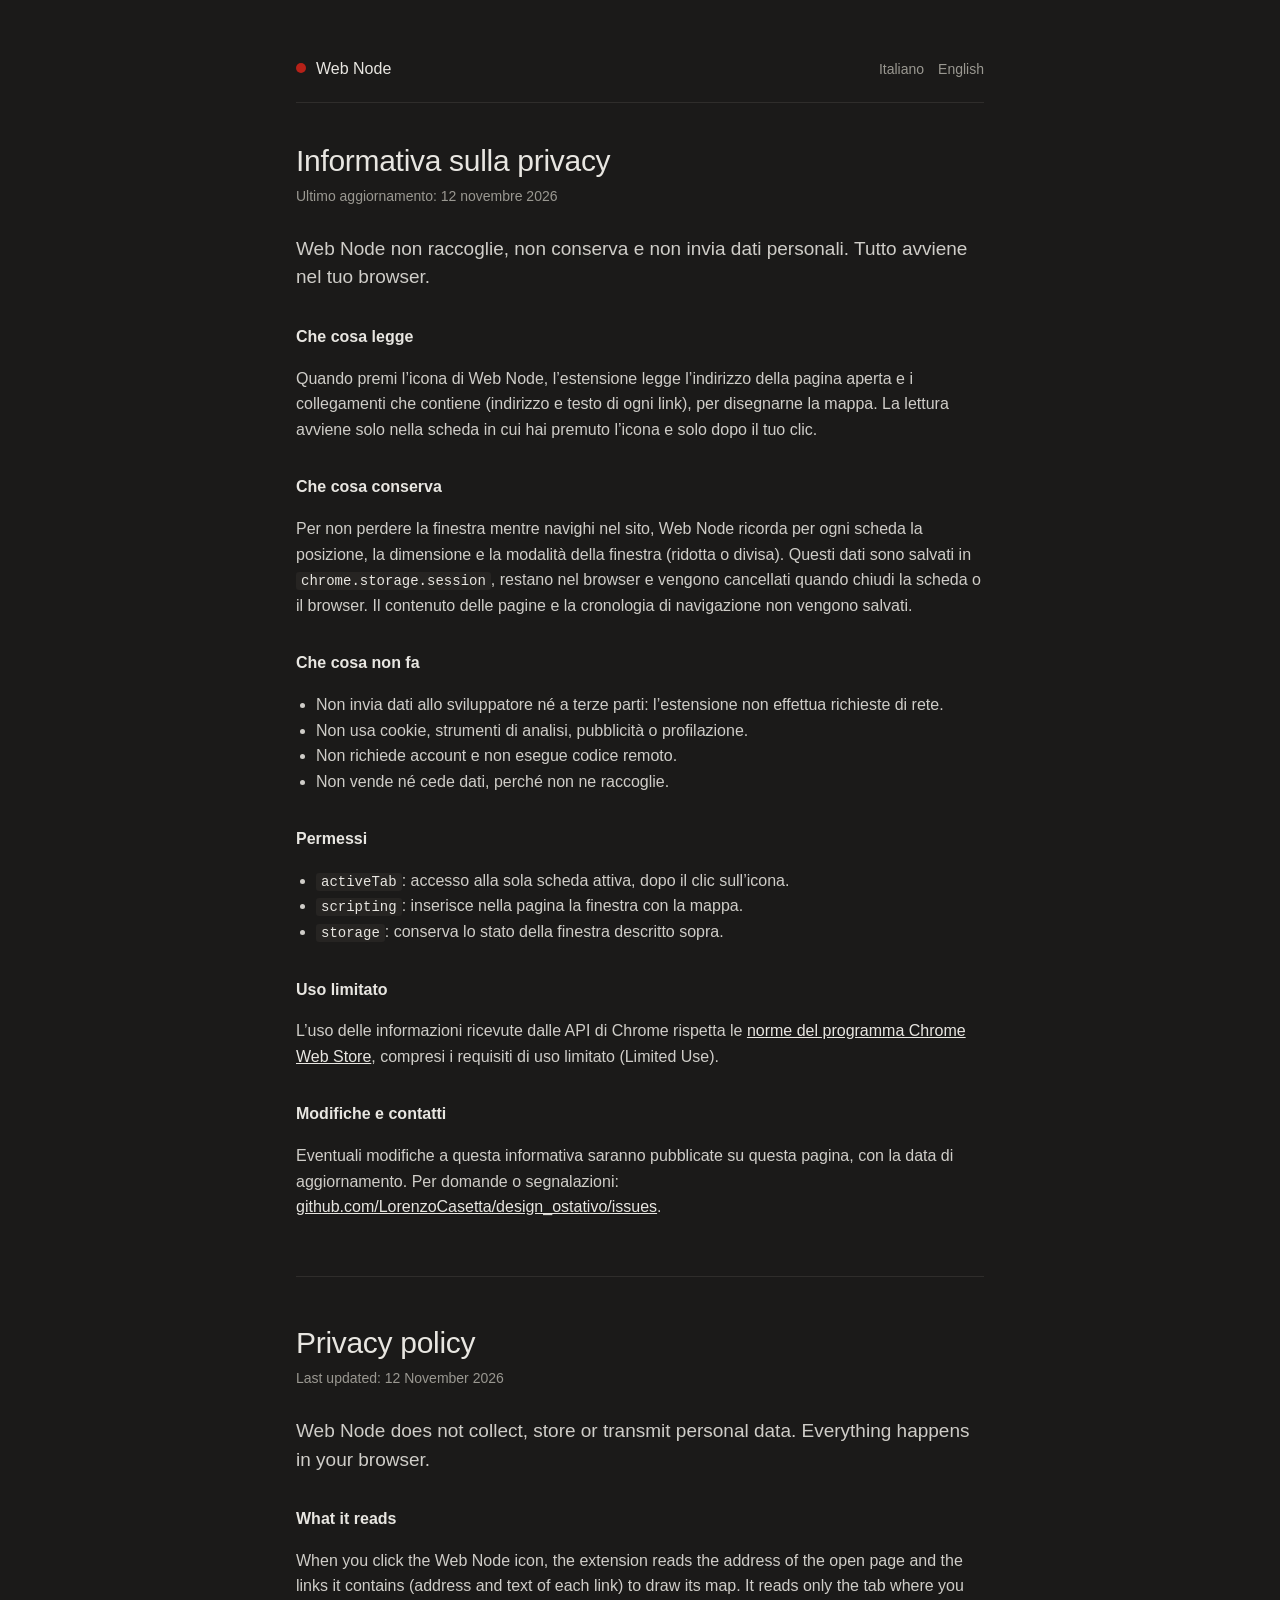
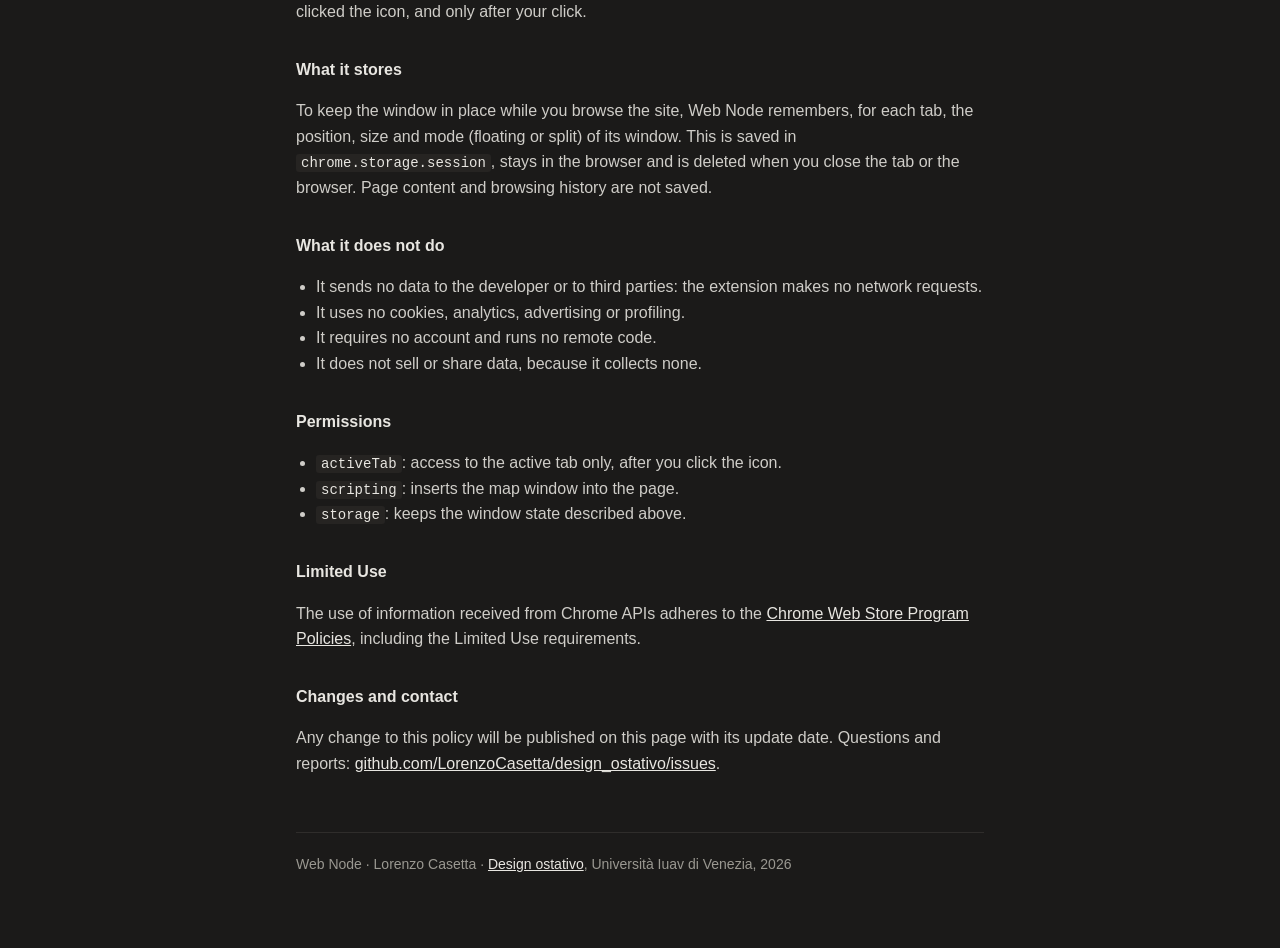
==== privacy.html @ 0d7eff20 "Aggiunge l'informativa sulla privacy e prepara Web Node per il Chrome Web Store - privacy.html in it" ====
<!doctype html>
<html lang="it">
<head>
<meta charset="utf-8">
<meta name="viewport" content="width=device-width,initial-scale=1">
<title>Web Node — Informativa sulla privacy</title>
<meta name="description" content="Informativa sulla privacy dell'estensione Web Node: nessun dato raccolto, nessun invio a server.">
<style>
:root{--bg:#1b1a19;--fg:#e8e6e1;--muted:#9a9891;--line:#2f2d2b;--red:#b62118}
*{box-sizing:border-box}
html{background:var(--bg)}
body{margin:0;background:var(--bg);color:var(--fg);font:16px/1.6 "Helvetica Neue",Helvetica,Arial,sans-serif}
main{max-width:720px;margin:0 auto;padding:56px 16px 72px}
header{display:flex;align-items:baseline;justify-content:space-between;gap:16px;border-bottom:1px solid var(--line);padding-bottom:20px;margin-bottom:8px}
header a{color:var(--fg);text-decoration:none;font-weight:500}
header a span{display:inline-block;width:10px;height:10px;border-radius:50%;background:var(--red);margin-right:10px;vertical-align:1px}
nav a{color:var(--muted);font-size:14px;text-decoration:none;margin-left:14px}
nav a:hover,nav a:focus{color:var(--fg)}
h1{font-size:30px;line-height:1.2;font-weight:500;margin:40px 0 6px;letter-spacing:-.01em}
.date{color:var(--muted);font-size:14px;margin:0 0 28px}
.lead{font-size:19px;line-height:1.5;margin:0 0 32px}
h2{font-size:16px;font-weight:600;margin:32px 0 6px}
p,li,footer{overflow-wrap:anywhere}
p,li{color:#cfcdc8}
ul{padding-left:20px}
code{font:14px/1.4 ui-monospace,Menlo,monospace;color:var(--fg);background:#262422;padding:1px 5px;border-radius:3px}
a{color:var(--fg)}
.lang{border-top:1px solid var(--line);margin-top:56px;padding-top:8px}
footer{color:var(--muted);font-size:14px;border-top:1px solid var(--line);margin-top:56px;padding-top:20px}
</style>
</head>
<body>
<main>
<header>
 <a href="https://github.com/LorenzoCasetta/design_ostativo"><span aria-hidden="true"></span>Web Node</a>
 <nav aria-label="Lingua"><a href="#it" lang="it">Italiano</a><a href="#en" lang="en">English</a></nav>
</header>

<section id="it" lang="it">
<h1>Informativa sulla privacy</h1>
<p class="date">Ultimo aggiornamento: 12 novembre 2026</p>
<p class="lead">Web Node non raccoglie, non conserva e non invia dati personali. Tutto avviene nel tuo browser.</p>

<h2>Che cosa legge</h2>
<p>Quando premi l’icona di Web Node, l’estensione legge l’indirizzo della pagina aperta e i collegamenti che contiene (indirizzo e testo di ogni link), per disegnarne la mappa. La lettura avviene solo nella scheda in cui hai premuto l’icona e solo dopo il tuo clic.</p>

<h2>Che cosa conserva</h2>
<p>Per non perdere la finestra mentre navighi nel sito, Web Node ricorda per ogni scheda la posizione, la dimensione e la modalità della finestra (ridotta o divisa). Questi dati sono salvati in <code>chrome.storage.session</code>, restano nel browser e vengono cancellati quando chiudi la scheda o il browser. Il contenuto delle pagine e la cronologia di navigazione non vengono salvati.</p>

<h2>Che cosa non fa</h2>
<ul>
 <li>Non invia dati allo sviluppatore né a terze parti: l’estensione non effettua richieste di rete.</li>
 <li>Non usa cookie, strumenti di analisi, pubblicità o profilazione.</li>
 <li>Non richiede account e non esegue codice remoto.</li>
 <li>Non vende né cede dati, perché non ne raccoglie.</li>
</ul>

<h2>Permessi</h2>
<ul>
 <li><code>activeTab</code>: accesso alla sola scheda attiva, dopo il clic sull’icona.</li>
 <li><code>scripting</code>: inserisce nella pagina la finestra con la mappa.</li>
 <li><code>storage</code>: conserva lo stato della finestra descritto sopra.</li>
</ul>

<h2>Uso limitato</h2>
<p>L’uso delle informazioni ricevute dalle API di Chrome rispetta le <a href="https://developer.chrome.com/docs/webstore/program-policies/policies">norme del programma Chrome Web Store</a>, compresi i requisiti di uso limitato (Limited Use).</p>

<h2>Modifiche e contatti</h2>
<p>Eventuali modifiche a questa informativa saranno pubblicate su questa pagina, con la data di aggiornamento. Per domande o segnalazioni: <a href="https://github.com/LorenzoCasetta/design_ostativo/issues">github.com/LorenzoCasetta/design_ostativo/issues</a>.</p>
</section>

<section id="en" lang="en" class="lang">
<h1>Privacy policy</h1>
<p class="date">Last updated: 12 November 2026</p>
<p class="lead">Web Node does not collect, store or transmit personal data. Everything happens in your browser.</p>

<h2>What it reads</h2>
<p>When you click the Web Node icon, the extension reads the address of the open page and the links it contains (address and text of each link) to draw its map. It reads only the tab where you clicked the icon, and only after your click.</p>

<h2>What it stores</h2>
<p>To keep the window in place while you browse the site, Web Node remembers, for each tab, the position, size and mode (floating or split) of its window. This is saved in <code>chrome.storage.session</code>, stays in the browser and is deleted when you close the tab or the browser. Page content and browsing history are not saved.</p>

<h2>What it does not do</h2>
<ul>
 <li>It sends no data to the developer or to third parties: the extension makes no network requests.</li>
 <li>It uses no cookies, analytics, advertising or profiling.</li>
 <li>It requires no account and runs no remote code.</li>
 <li>It does not sell or share data, because it collects none.</li>
</ul>

<h2>Permissions</h2>
<ul>
 <li><code>activeTab</code>: access to the active tab only, after you click the icon.</li>
 <li><code>scripting</code>: inserts the map window into the page.</li>
 <li><code>storage</code>: keeps the window state described above.</li>
</ul>

<h2>Limited Use</h2>
<p>The use of information received from Chrome APIs adheres to the <a href="https://developer.chrome.com/docs/webstore/program-policies/policies">Chrome Web Store Program Policies</a>, including the Limited Use requirements.</p>

<h2>Changes and contact</h2>
<p>Any change to this policy will be published on this page with its update date. Questions and reports: <a href="https://github.com/LorenzoCasetta/design_ostativo/issues">github.com/LorenzoCasetta/design_ostativo/issues</a>.</p>
</section>

<footer>Web Node · Lorenzo Casetta · <a href="https://doi.org/10.5281/zenodo.21515611">Design ostativo</a>, Università Iuav di Venezia, 2026</footer>
</main>
</body>
</html>
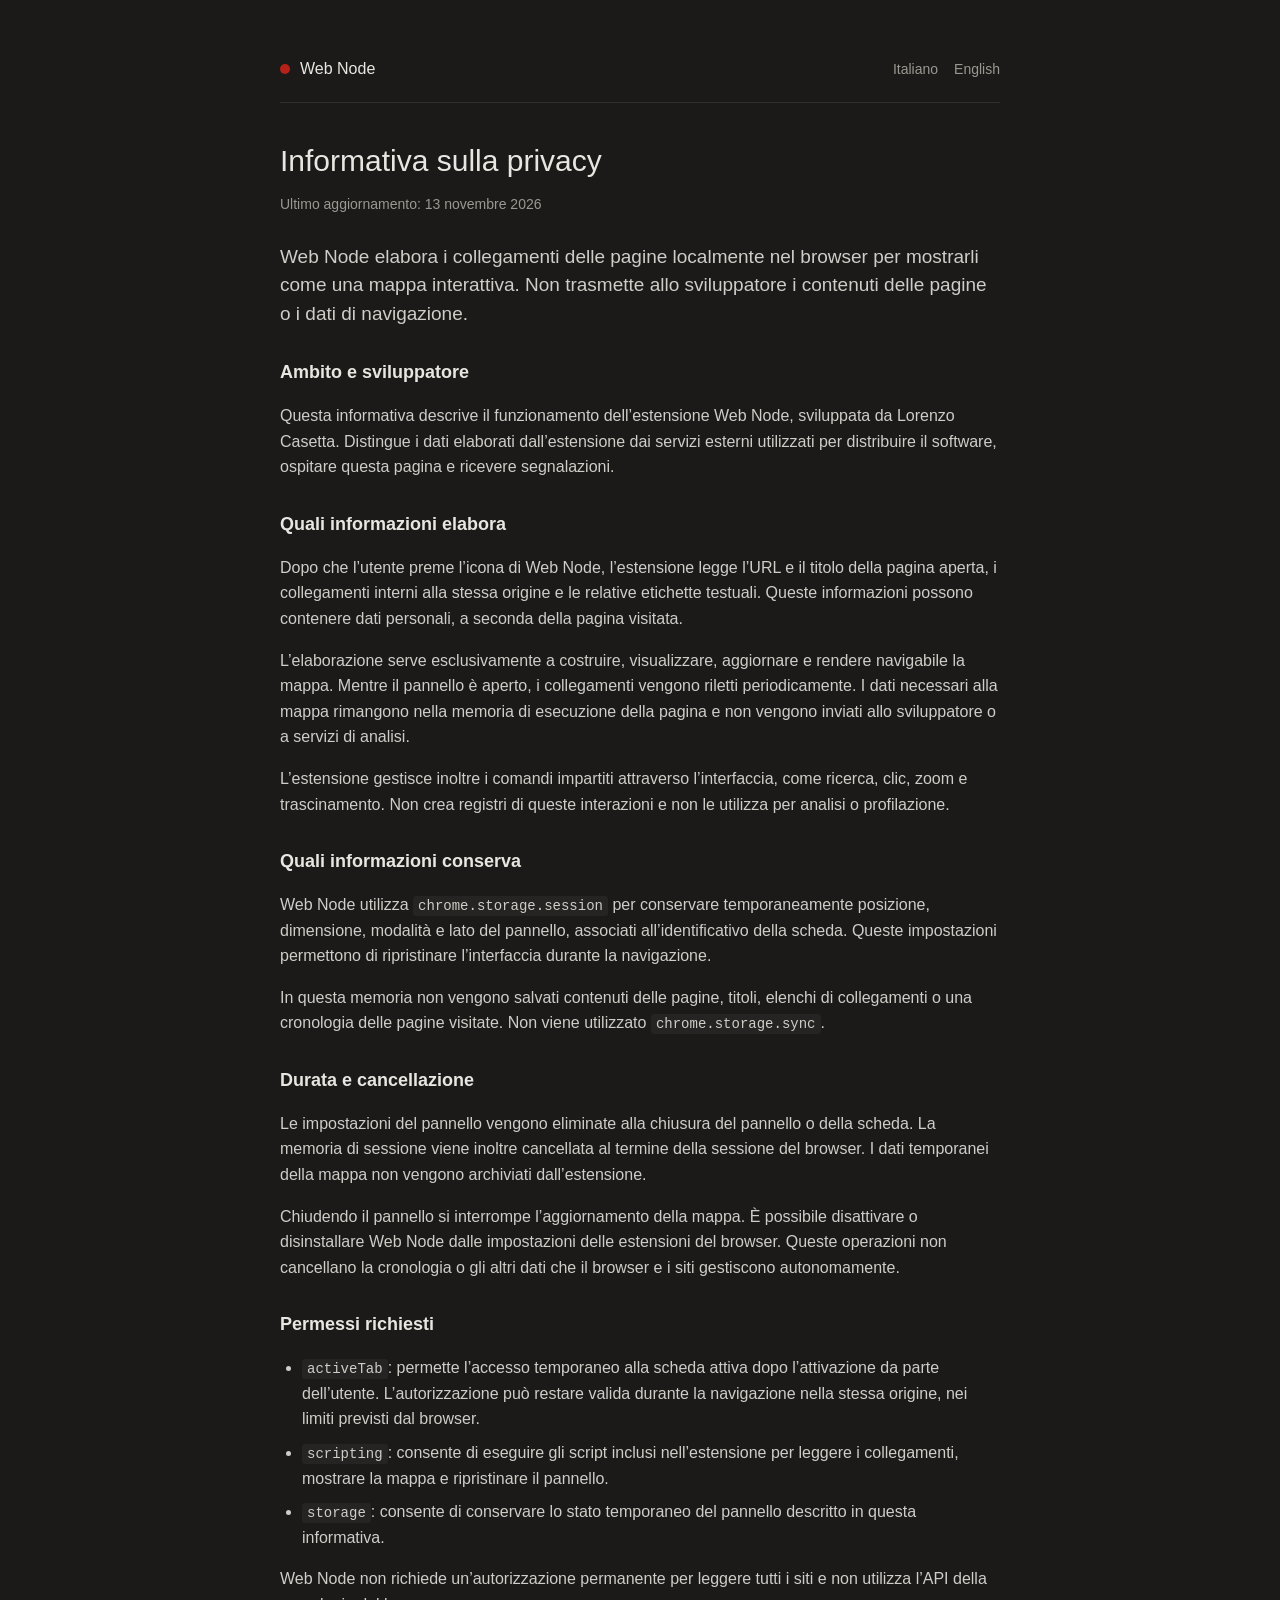
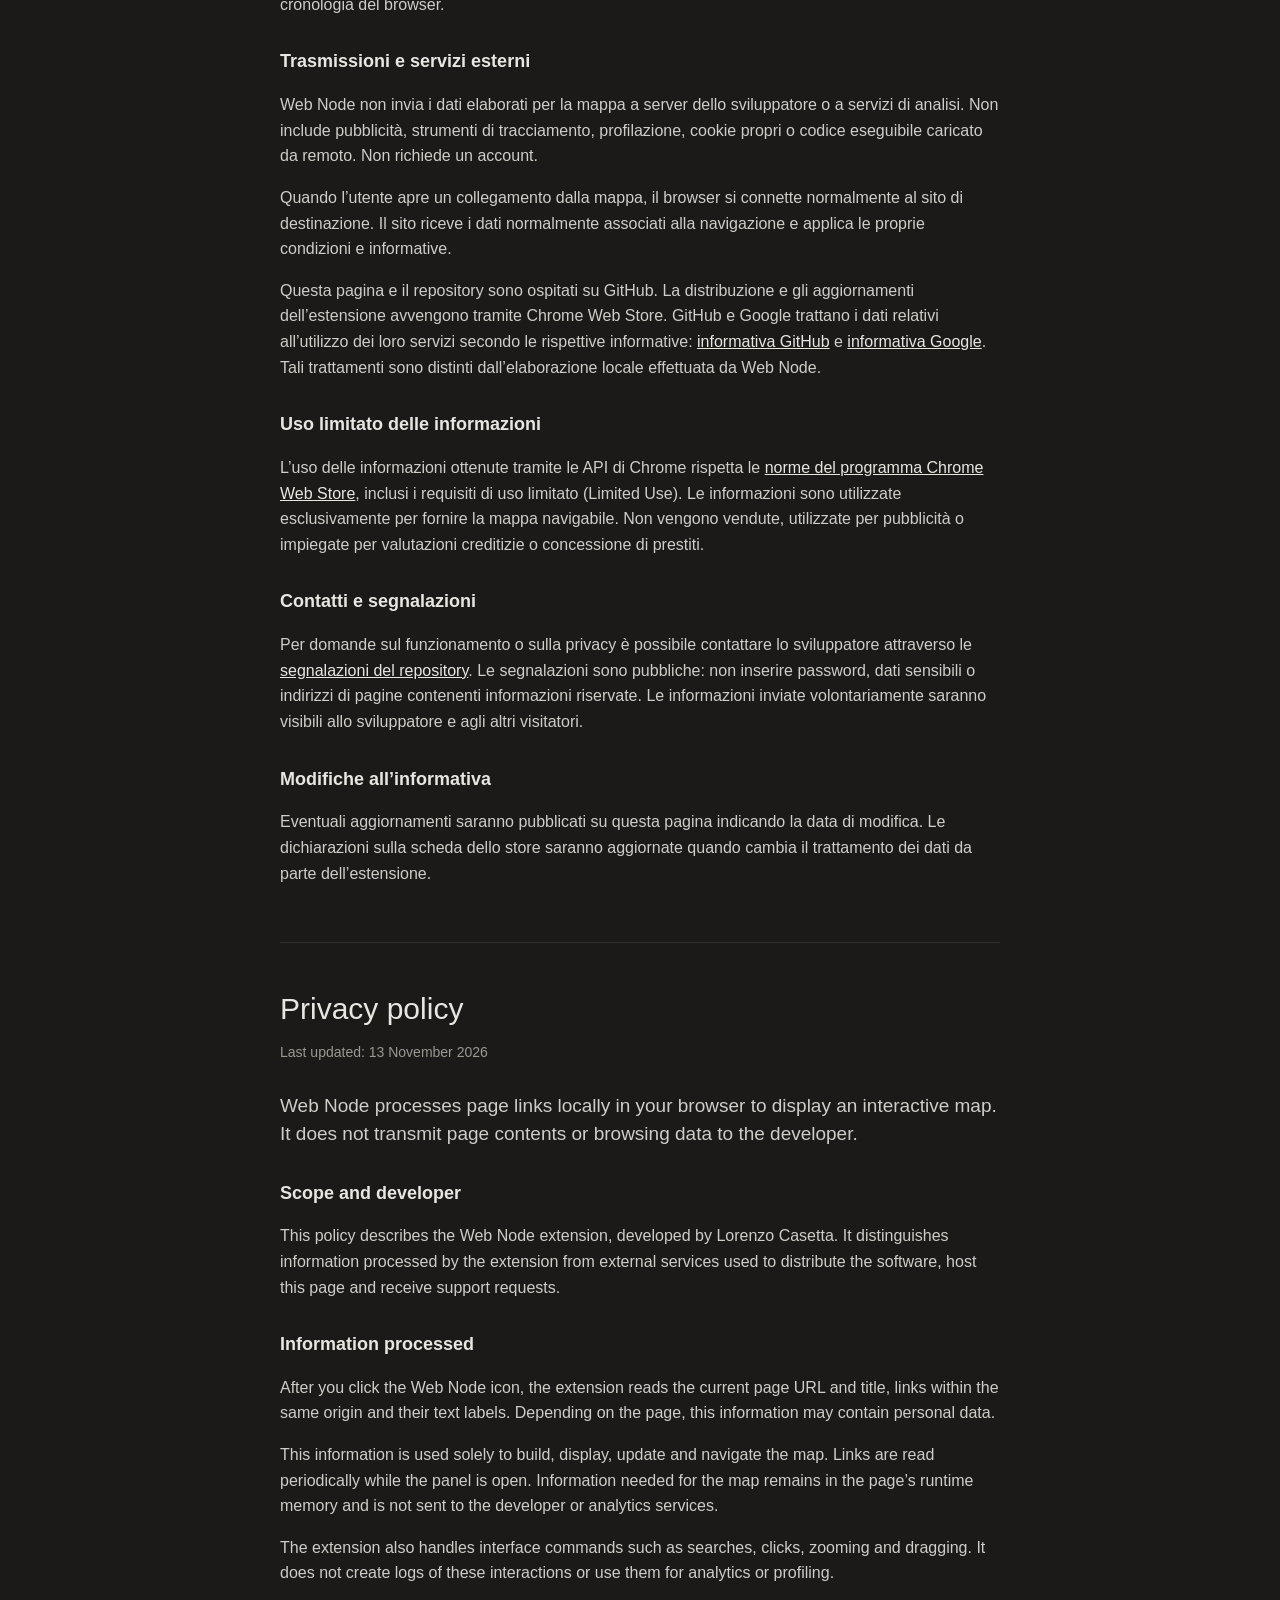
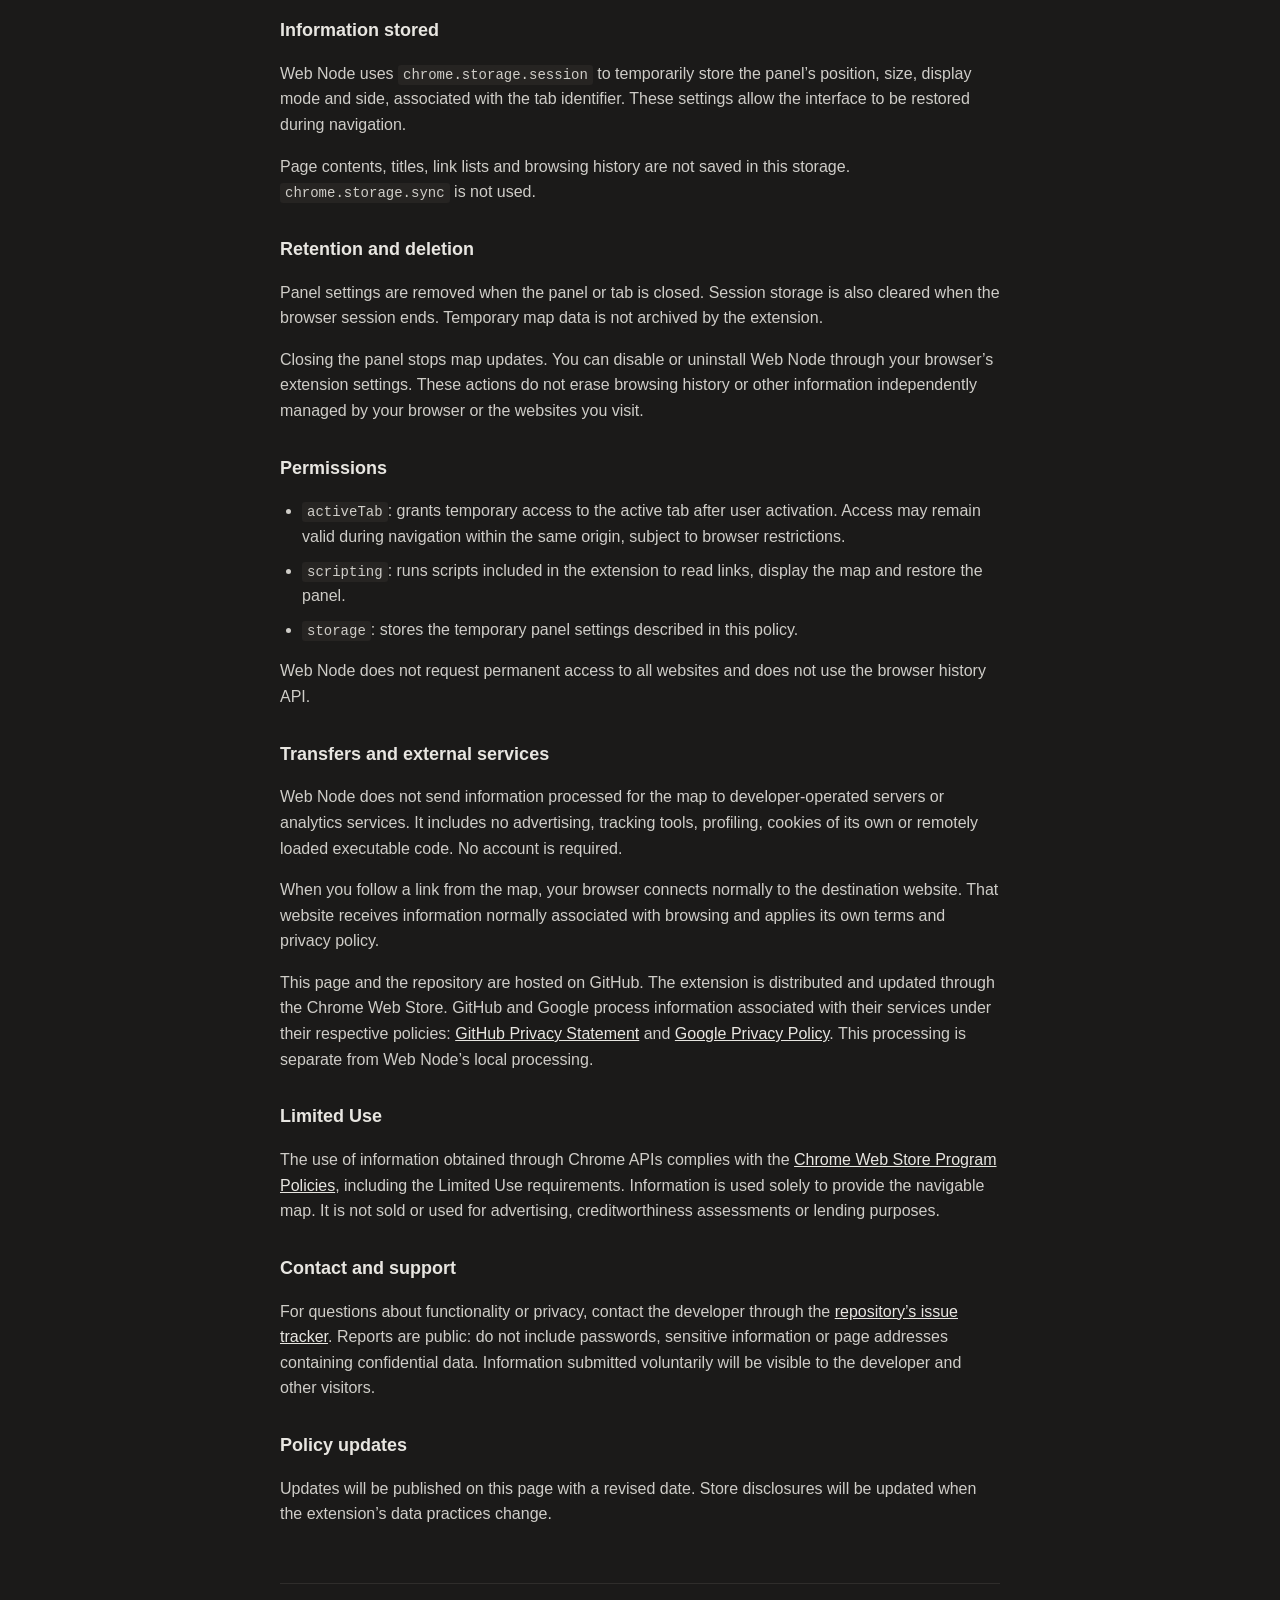
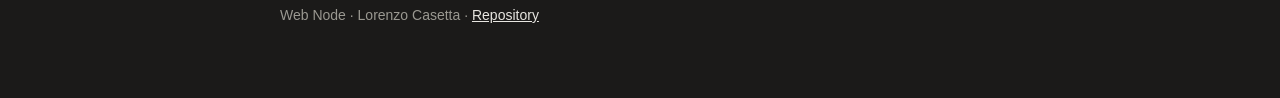
==== commit b2e8c01c: "Revise privacy policy and improve layout Updated the privacy policy to reflect changes in data handl" ====
--- a/privacy.html
+++ b/privacy.html
@@ -1,108 +1,455 @@
 <!doctype html>
 <html lang="it">
 <head>
-<meta charset="utf-8">
-<meta name="viewport" content="width=device-width,initial-scale=1">
-<title>Web Node — Informativa sulla privacy</title>
-<meta name="description" content="Informativa sulla privacy dell'estensione Web Node: nessun dato raccolto, nessun invio a server.">
-<style>
-:root{--bg:#1b1a19;--fg:#e8e6e1;--muted:#9a9891;--line:#2f2d2b;--red:#b62118}
-*{box-sizing:border-box}
-html{background:var(--bg)}
-body{margin:0;background:var(--bg);color:var(--fg);font:16px/1.6 "Helvetica Neue",Helvetica,Arial,sans-serif}
-main{max-width:720px;margin:0 auto;padding:56px 16px 72px}
-header{display:flex;align-items:baseline;justify-content:space-between;gap:16px;border-bottom:1px solid var(--line);padding-bottom:20px;margin-bottom:8px}
-header a{color:var(--fg);text-decoration:none;font-weight:500}
-header a span{display:inline-block;width:10px;height:10px;border-radius:50%;background:var(--red);margin-right:10px;vertical-align:1px}
-nav a{color:var(--muted);font-size:14px;text-decoration:none;margin-left:14px}
-nav a:hover,nav a:focus{color:var(--fg)}
-h1{font-size:30px;line-height:1.2;font-weight:500;margin:40px 0 6px;letter-spacing:-.01em}
-.date{color:var(--muted);font-size:14px;margin:0 0 28px}
-.lead{font-size:19px;line-height:1.5;margin:0 0 32px}
-h2{font-size:16px;font-weight:600;margin:32px 0 6px}
-p,li,footer{overflow-wrap:anywhere}
-p,li{color:#cfcdc8}
-ul{padding-left:20px}
-code{font:14px/1.4 ui-monospace,Menlo,monospace;color:var(--fg);background:#262422;padding:1px 5px;border-radius:3px}
-a{color:var(--fg)}
-.lang{border-top:1px solid var(--line);margin-top:56px;padding-top:8px}
-footer{color:var(--muted);font-size:14px;border-top:1px solid var(--line);margin-top:56px;padding-top:20px}
-</style>
+  <meta charset="utf-8">
+  <meta name="viewport" content="width=device-width, initial-scale=1">
+  <title>Web Node — Informativa sulla privacy</title>
+  <meta name="description" content="Come Web Node elabora localmente i collegamenti delle pagine e conserva temporaneamente le impostazioni del pannello.">
+  <style>
+    :root {
+      --bg: #1b1a19;
+      --fg: #e8e6e1;
+      --muted: #9a9891;
+      --line: #2f2d2b;
+      --red: #b62118;
+    }
+
+    * { box-sizing: border-box; }
+
+    html {
+      background: var(--bg);
+      color-scheme: dark;
+    }
+
+    body {
+      margin: 0;
+      background: var(--bg);
+      color: var(--fg);
+      font: 16px/1.6 "Helvetica Neue", Helvetica, Arial, sans-serif;
+    }
+
+    main {
+      max-width: 760px;
+      margin: 0 auto;
+      padding: 56px 20px 72px;
+    }
+
+    header {
+      display: flex;
+      flex-wrap: wrap;
+      align-items: baseline;
+      justify-content: space-between;
+      gap: 16px;
+      border-bottom: 1px solid var(--line);
+      padding-bottom: 20px;
+    }
+
+    header a {
+      color: var(--fg);
+      text-decoration: none;
+      font-weight: 500;
+    }
+
+    .brand::before {
+      content: "";
+      display: inline-block;
+      width: 10px;
+      height: 10px;
+      margin-right: 10px;
+      border-radius: 50%;
+      background: var(--red);
+    }
+
+    nav {
+      display: flex;
+      gap: 16px;
+    }
+
+    nav a {
+      color: var(--muted);
+      font-size: 14px;
+    }
+
+    nav a:hover,
+    nav a:focus {
+      color: var(--fg);
+    }
+
+    h1 {
+      margin: 40px 0 6px;
+      font-size: 30px;
+      line-height: 1.2;
+      font-weight: 500;
+    }
+
+    h2 {
+      margin: 30px 0 8px;
+      font-size: 18px;
+      font-weight: 600;
+    }
+
+    p, li {
+      color: #cfcdc8;
+      overflow-wrap: anywhere;
+    }
+
+    .date {
+      color: var(--muted);
+      font-size: 14px;
+      margin-bottom: 28px;
+    }
+
+    .lead {
+      font-size: 19px;
+      line-height: 1.5;
+    }
+
+    ul { padding-left: 22px; }
+
+    li + li { margin-top: 8px; }
+
+    a { color: var(--fg); }
+
+    code {
+      font: 14px/1.4 ui-monospace, Menlo, monospace;
+      background: #262422;
+      padding: 2px 5px;
+      border-radius: 3px;
+      overflow-wrap: anywhere;
+    }
+
+    .lang {
+      border-top: 1px solid var(--line);
+      margin-top: 56px;
+      padding-top: 8px;
+    }
+
+    footer {
+      border-top: 1px solid var(--line);
+      margin-top: 56px;
+      padding-top: 20px;
+      color: var(--muted);
+      font-size: 14px;
+    }
+  </style>
 </head>
 <body>
 <main>
-<header>
- <a href="https://github.com/LorenzoCasetta/design_ostativo"><span aria-hidden="true"></span>Web Node</a>
- <nav aria-label="Lingua"><a href="#it" lang="it">Italiano</a><a href="#en" lang="en">English</a></nav>
-</header>
-
-<section id="it" lang="it">
-<h1>Informativa sulla privacy</h1>
-<p class="date">Ultimo aggiornamento: 12 novembre 2026</p>
-<p class="lead">Web Node non raccoglie, non conserva e non invia dati personali. Tutto avviene nel tuo browser.</p>
-
-<h2>Che cosa legge</h2>
-<p>Quando premi l’icona di Web Node, l’estensione legge l’indirizzo della pagina aperta e i collegamenti che contiene (indirizzo e testo di ogni link), per disegnarne la mappa. La lettura avviene solo nella scheda in cui hai premuto l’icona e solo dopo il tuo clic.</p>
-
-<h2>Che cosa conserva</h2>
-<p>Per non perdere la finestra mentre navighi nel sito, Web Node ricorda per ogni scheda la posizione, la dimensione e la modalità della finestra (ridotta o divisa). Questi dati sono salvati in <code>chrome.storage.session</code>, restano nel browser e vengono cancellati quando chiudi la scheda o il browser. Il contenuto delle pagine e la cronologia di navigazione non vengono salvati.</p>
-
-<h2>Che cosa non fa</h2>
-<ul>
- <li>Non invia dati allo sviluppatore né a terze parti: l’estensione non effettua richieste di rete.</li>
- <li>Non usa cookie, strumenti di analisi, pubblicità o profilazione.</li>
- <li>Non richiede account e non esegue codice remoto.</li>
- <li>Non vende né cede dati, perché non ne raccoglie.</li>
-</ul>
-
-<h2>Permessi</h2>
-<ul>
- <li><code>activeTab</code>: accesso alla sola scheda attiva, dopo il clic sull’icona.</li>
- <li><code>scripting</code>: inserisce nella pagina la finestra con la mappa.</li>
- <li><code>storage</code>: conserva lo stato della finestra descritto sopra.</li>
-</ul>
-
-<h2>Uso limitato</h2>
-<p>L’uso delle informazioni ricevute dalle API di Chrome rispetta le <a href="https://developer.chrome.com/docs/webstore/program-policies/policies">norme del programma Chrome Web Store</a>, compresi i requisiti di uso limitato (Limited Use).</p>
-
-<h2>Modifiche e contatti</h2>
-<p>Eventuali modifiche a questa informativa saranno pubblicate su questa pagina, con la data di aggiornamento. Per domande o segnalazioni: <a href="https://github.com/LorenzoCasetta/design_ostativo/issues">github.com/LorenzoCasetta/design_ostativo/issues</a>.</p>
-</section>
-
-<section id="en" lang="en" class="lang">
-<h1>Privacy policy</h1>
-<p class="date">Last updated: 12 November 2026</p>
-<p class="lead">Web Node does not collect, store or transmit personal data. Everything happens in your browser.</p>
-
-<h2>What it reads</h2>
-<p>When you click the Web Node icon, the extension reads the address of the open page and the links it contains (address and text of each link) to draw its map. It reads only the tab where you clicked the icon, and only after your click.</p>
-
-<h2>What it stores</h2>
-<p>To keep the window in place while you browse the site, Web Node remembers, for each tab, the position, size and mode (floating or split) of its window. This is saved in <code>chrome.storage.session</code>, stays in the browser and is deleted when you close the tab or the browser. Page content and browsing history are not saved.</p>
-
-<h2>What it does not do</h2>
-<ul>
- <li>It sends no data to the developer or to third parties: the extension makes no network requests.</li>
- <li>It uses no cookies, analytics, advertising or profiling.</li>
- <li>It requires no account and runs no remote code.</li>
- <li>It does not sell or share data, because it collects none.</li>
-</ul>
-
-<h2>Permissions</h2>
-<ul>
- <li><code>activeTab</code>: access to the active tab only, after you click the icon.</li>
- <li><code>scripting</code>: inserts the map window into the page.</li>
- <li><code>storage</code>: keeps the window state described above.</li>
-</ul>
-
-<h2>Limited Use</h2>
-<p>The use of information received from Chrome APIs adheres to the <a href="https://developer.chrome.com/docs/webstore/program-policies/policies">Chrome Web Store Program Policies</a>, including the Limited Use requirements.</p>
-
-<h2>Changes and contact</h2>
-<p>Any change to this policy will be published on this page with its update date. Questions and reports: <a href="https://github.com/LorenzoCasetta/design_ostativo/issues">github.com/LorenzoCasetta/design_ostativo/issues</a>.</p>
-</section>
-
-<footer>Web Node · Lorenzo Casetta · <a href="https://doi.org/10.5281/zenodo.21515611">Design ostativo</a>, Università Iuav di Venezia, 2026</footer>
+  <header>
+    <a class="brand" href="https://github.com/LorenzoCasetta/Design-Ostativo-Web-Node">Web Node</a>
+    <nav aria-label="Lingua">
+      <a href="#it" lang="it">Italiano</a>
+      <a href="#en" lang="en">English</a>
+    </nav>
+  </header>
+
+  <section id="it" lang="it" aria-labelledby="title-it">
+    <h1 id="title-it">Informativa sulla privacy</h1>
+    <p class="date">Ultimo aggiornamento: 13 novembre 2026</p>
+
+    <p class="lead">
+      Web Node elabora i collegamenti delle pagine localmente nel browser
+      per mostrarli come una mappa interattiva. Non trasmette allo
+      sviluppatore i contenuti delle pagine o i dati di navigazione.
+    </p>
+
+    <h2>Ambito e sviluppatore</h2>
+    <p>
+      Questa informativa descrive il funzionamento dell’estensione
+      Web Node, sviluppata da Lorenzo Casetta. Distingue i dati
+      elaborati dall’estensione dai servizi esterni utilizzati per
+      distribuire il software, ospitare questa pagina e ricevere
+      segnalazioni.
+    </p>
+
+    <h2>Quali informazioni elabora</h2>
+    <p>
+      Dopo che l’utente preme l’icona di Web Node, l’estensione legge
+      l’URL e il titolo della pagina aperta, i collegamenti interni
+      alla stessa origine e le relative etichette testuali.
+      Queste informazioni possono contenere dati personali, a seconda
+      della pagina visitata.
+    </p>
+    <p>
+      L’elaborazione serve esclusivamente a costruire, visualizzare,
+      aggiornare e rendere navigabile la mappa. Mentre il pannello
+      è aperto, i collegamenti vengono riletti periodicamente.
+      I dati necessari alla mappa rimangono nella memoria di
+      esecuzione della pagina e non vengono inviati allo sviluppatore
+      o a servizi di analisi.
+    </p>
+    <p>
+      L’estensione gestisce inoltre i comandi impartiti attraverso
+      l’interfaccia, come ricerca, clic, zoom e trascinamento.
+      Non crea registri di queste interazioni e non le utilizza
+      per analisi o profilazione.
+    </p>
+
+    <h2>Quali informazioni conserva</h2>
+    <p>
+      Web Node utilizza <code>chrome.storage.session</code> per
+      conservare temporaneamente posizione, dimensione, modalità
+      e lato del pannello, associati all’identificativo della scheda.
+      Queste impostazioni permettono di ripristinare l’interfaccia
+      durante la navigazione.
+    </p>
+    <p>
+      In questa memoria non vengono salvati contenuti delle pagine,
+      titoli, elenchi di collegamenti o una cronologia delle pagine
+      visitate. Non viene utilizzato <code>chrome.storage.sync</code>.
+    </p>
+
+    <h2>Durata e cancellazione</h2>
+    <p>
+      Le impostazioni del pannello vengono eliminate alla chiusura
+      del pannello o della scheda. La memoria di sessione viene
+      inoltre cancellata al termine della sessione del browser.
+      I dati temporanei della mappa non vengono archiviati
+      dall’estensione.
+    </p>
+    <p>
+      Chiudendo il pannello si interrompe l’aggiornamento della mappa.
+      È possibile disattivare o disinstallare Web Node dalle
+      impostazioni delle estensioni del browser. Queste operazioni
+      non cancellano la cronologia o gli altri dati che il browser
+      e i siti gestiscono autonomamente.
+    </p>
+
+    <h2>Permessi richiesti</h2>
+    <ul>
+      <li>
+        <code>activeTab</code>: permette l’accesso temporaneo alla
+        scheda attiva dopo l’attivazione da parte dell’utente.
+        L’autorizzazione può restare valida durante la navigazione
+        nella stessa origine, nei limiti previsti dal browser.
+      </li>
+      <li>
+        <code>scripting</code>: consente di eseguire gli script
+        inclusi nell’estensione per leggere i collegamenti,
+        mostrare la mappa e ripristinare il pannello.
+      </li>
+      <li>
+        <code>storage</code>: consente di conservare lo stato
+        temporaneo del pannello descritto in questa informativa.
+      </li>
+    </ul>
+    <p>
+      Web Node non richiede un’autorizzazione permanente per
+      leggere tutti i siti e non utilizza l’API della cronologia
+      del browser.
+    </p>
+
+    <h2>Trasmissioni e servizi esterni</h2>
+    <p>
+      Web Node non invia i dati elaborati per la mappa a server
+      dello sviluppatore o a servizi di analisi. Non include
+      pubblicità, strumenti di tracciamento, profilazione,
+      cookie propri o codice eseguibile caricato da remoto.
+      Non richiede un account.
+    </p>
+    <p>
+      Quando l’utente apre un collegamento dalla mappa, il browser
+      si connette normalmente al sito di destinazione. Il sito
+      riceve i dati normalmente associati alla navigazione
+      e applica le proprie condizioni e informative.
+    </p>
+    <p>
+      Questa pagina e il repository sono ospitati su GitHub.
+      La distribuzione e gli aggiornamenti dell’estensione
+      avvengono tramite Chrome Web Store. GitHub e Google
+      trattano i dati relativi all’utilizzo dei loro servizi
+      secondo le rispettive informative:
+      <a href="https://docs.github.com/en/site-policy/privacy-policies/github-general-privacy-statement">informativa GitHub</a>
+      e
+      <a href="https://policies.google.com/privacy">informativa Google</a>.
+      Tali trattamenti sono distinti dall’elaborazione locale
+      effettuata da Web Node.
+    </p>
+
+    <h2>Uso limitato delle informazioni</h2>
+    <p>
+      L’uso delle informazioni ottenute tramite le API di Chrome
+      rispetta le
+      <a href="https://developer.chrome.com/docs/webstore/program-policies/policies">norme del programma Chrome Web Store</a>,
+      inclusi i requisiti di uso limitato (Limited Use).
+      Le informazioni sono utilizzate esclusivamente per
+      fornire la mappa navigabile. Non vengono vendute,
+      utilizzate per pubblicità o impiegate per valutazioni
+      creditizie o concessione di prestiti.
+    </p>
+
+    <h2>Contatti e segnalazioni</h2>
+    <p>
+      Per domande sul funzionamento o sulla privacy è possibile
+      contattare lo sviluppatore attraverso le
+      <a href="https://github.com/LorenzoCasetta/Design-Ostativo-Web-Node/issues">segnalazioni del repository</a>.
+      Le segnalazioni sono pubbliche: non inserire password,
+      dati sensibili o indirizzi di pagine contenenti informazioni
+      riservate. Le informazioni inviate volontariamente saranno
+      visibili allo sviluppatore e agli altri visitatori.
+    </p>
+
+    <h2>Modifiche all’informativa</h2>
+    <p>
+      Eventuali aggiornamenti saranno pubblicati su questa pagina
+      indicando la data di modifica. Le dichiarazioni sulla scheda
+      dello store saranno aggiornate quando cambia il trattamento
+      dei dati da parte dell’estensione.
+    </p>
+  </section>
+
+  <section id="en" lang="en" class="lang" aria-labelledby="title-en">
+    <h1 id="title-en">Privacy policy</h1>
+    <p class="date">Last updated: 13 November 2026</p>
+
+    <p class="lead">
+      Web Node processes page links locally in your browser to
+      display an interactive map. It does not transmit page
+      contents or browsing data to the developer.
+    </p>
+
+    <h2>Scope and developer</h2>
+    <p>
+      This policy describes the Web Node extension, developed
+      by Lorenzo Casetta. It distinguishes information processed
+      by the extension from external services used to distribute
+      the software, host this page and receive support requests.
+    </p>
+
+    <h2>Information processed</h2>
+    <p>
+      After you click the Web Node icon, the extension reads
+      the current page URL and title, links within the same
+      origin and their text labels. Depending on the page,
+      this information may contain personal data.
+    </p>
+    <p>
+      This information is used solely to build, display, update
+      and navigate the map. Links are read periodically while
+      the panel is open. Information needed for the map remains
+      in the page’s runtime memory and is not sent to the
+      developer or analytics services.
+    </p>
+    <p>
+      The extension also handles interface commands such as
+      searches, clicks, zooming and dragging. It does not create
+      logs of these interactions or use them for analytics
+      or profiling.
+    </p>
+
+    <h2>Information stored</h2>
+    <p>
+      Web Node uses <code>chrome.storage.session</code> to
+      temporarily store the panel’s position, size, display
+      mode and side, associated with the tab identifier.
+      These settings allow the interface to be restored
+      during navigation.
+    </p>
+    <p>
+      Page contents, titles, link lists and browsing history
+      are not saved in this storage.
+      <code>chrome.storage.sync</code> is not used.
+    </p>
+
+    <h2>Retention and deletion</h2>
+    <p>
+      Panel settings are removed when the panel or tab is
+      closed. Session storage is also cleared when the browser
+      session ends. Temporary map data is not archived by
+      the extension.
+    </p>
+    <p>
+      Closing the panel stops map updates. You can disable
+      or uninstall Web Node through your browser’s extension
+      settings. These actions do not erase browsing history
+      or other information independently managed by your
+      browser or the websites you visit.
+    </p>
+
+    <h2>Permissions</h2>
+    <ul>
+      <li>
+        <code>activeTab</code>: grants temporary access to the
+        active tab after user activation. Access may remain
+        valid during navigation within the same origin,
+        subject to browser restrictions.
+      </li>
+      <li>
+        <code>scripting</code>: runs scripts included in the
+        extension to read links, display the map and restore
+        the panel.
+      </li>
+      <li>
+        <code>storage</code>: stores the temporary panel
+        settings described in this policy.
+      </li>
+    </ul>
+    <p>
+      Web Node does not request permanent access to all
+      websites and does not use the browser history API.
+    </p>
+
+    <h2>Transfers and external services</h2>
+    <p>
+      Web Node does not send information processed for the map
+      to developer-operated servers or analytics services.
+      It includes no advertising, tracking tools, profiling,
+      cookies of its own or remotely loaded executable code.
+      No account is required.
+    </p>
+    <p>
+      When you follow a link from the map, your browser
+      connects normally to the destination website. That
+      website receives information normally associated with
+      browsing and applies its own terms and privacy policy.
+    </p>
+    <p>
+      This page and the repository are hosted on GitHub.
+      The extension is distributed and updated through the
+      Chrome Web Store. GitHub and Google process information
+      associated with their services under their respective
+      policies:
+      <a href="https://docs.github.com/en/site-policy/privacy-policies/github-general-privacy-statement">GitHub Privacy Statement</a>
+      and
+      <a href="https://policies.google.com/privacy">Google Privacy Policy</a>.
+      This processing is separate from Web Node’s local
+      processing.
+    </p>
+
+    <h2>Limited Use</h2>
+    <p>
+      The use of information obtained through Chrome APIs
+      complies with the
+      <a href="https://developer.chrome.com/docs/webstore/program-policies/policies">Chrome Web Store Program Policies</a>,
+      including the Limited Use requirements.
+      Information is used solely to provide the navigable
+      map. It is not sold or used for advertising,
+      creditworthiness assessments or lending purposes.
+    </p>
+
+    <h2>Contact and support</h2>
+    <p>
+      For questions about functionality or privacy, contact
+      the developer through the
+      <a href="https://github.com/LorenzoCasetta/Design-Ostativo-Web-Node/issues">repository’s issue tracker</a>.
+      Reports are public: do not include passwords, sensitive
+      information or page addresses containing confidential
+      data. Information submitted voluntarily will be visible
+      to the developer and other visitors.
+    </p>
+
+    <h2>Policy updates</h2>
+    <p>
+      Updates will be published on this page with a revised
+      date. Store disclosures will be updated when the
+      extension’s data practices change.
+    </p>
+  </section>
+
+  <footer>
+    Web Node · Lorenzo Casetta ·
+    <a href="https://github.com/LorenzoCasetta/Design-Ostativo-Web-Node">Repository</a>
+  </footer>
 </main>
 </body>
 </html>
